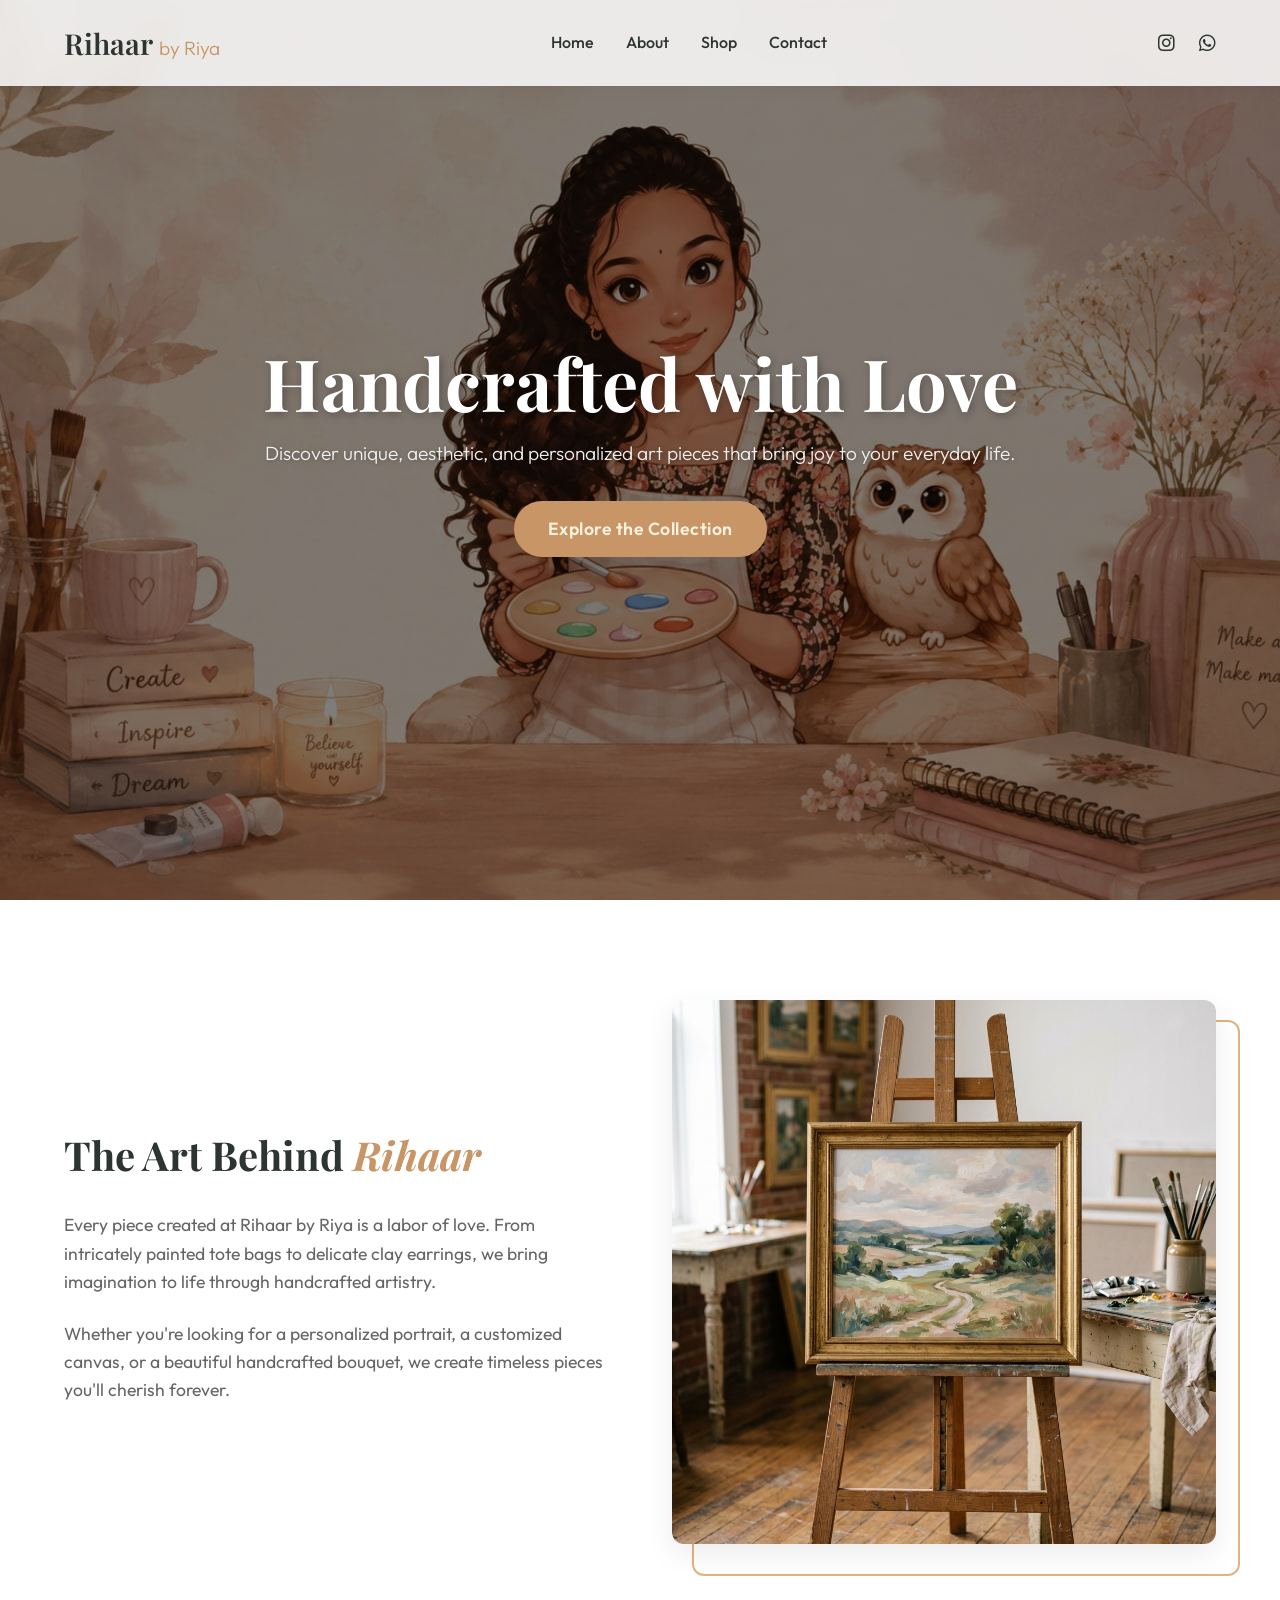
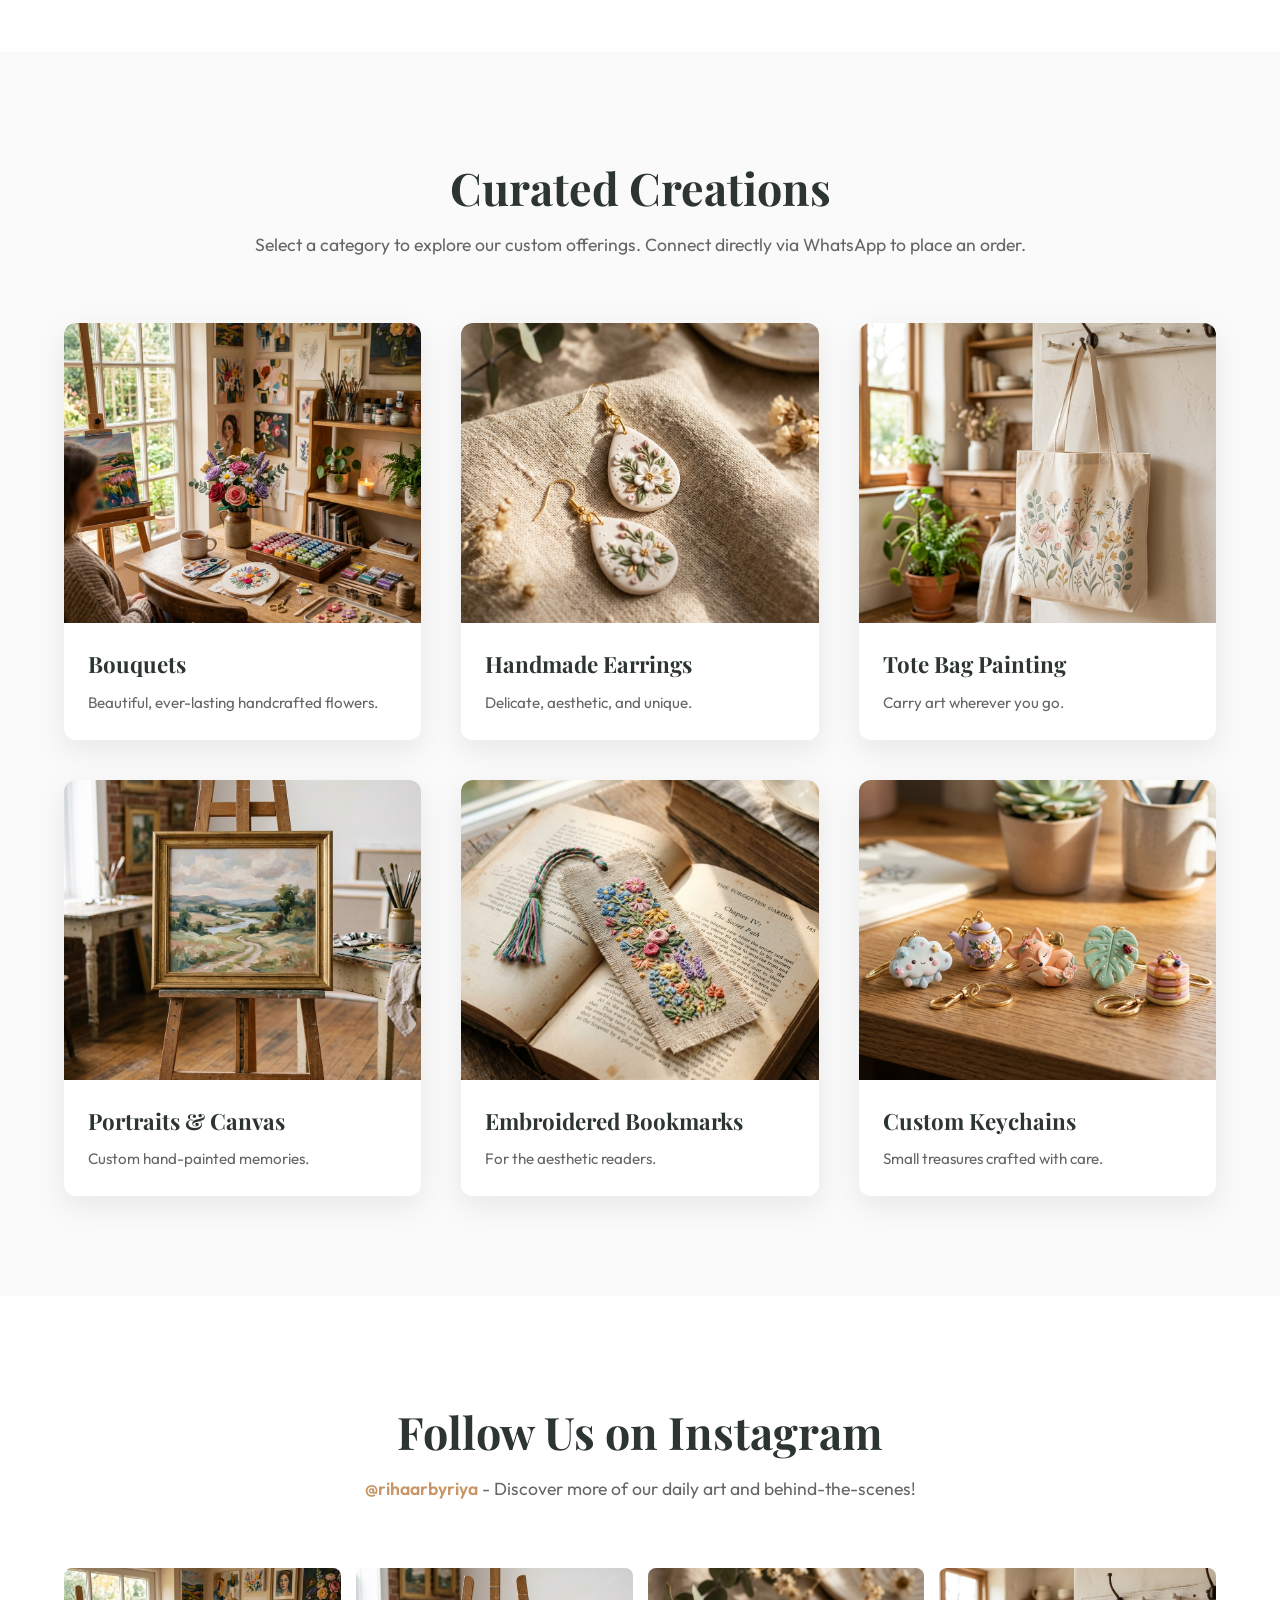
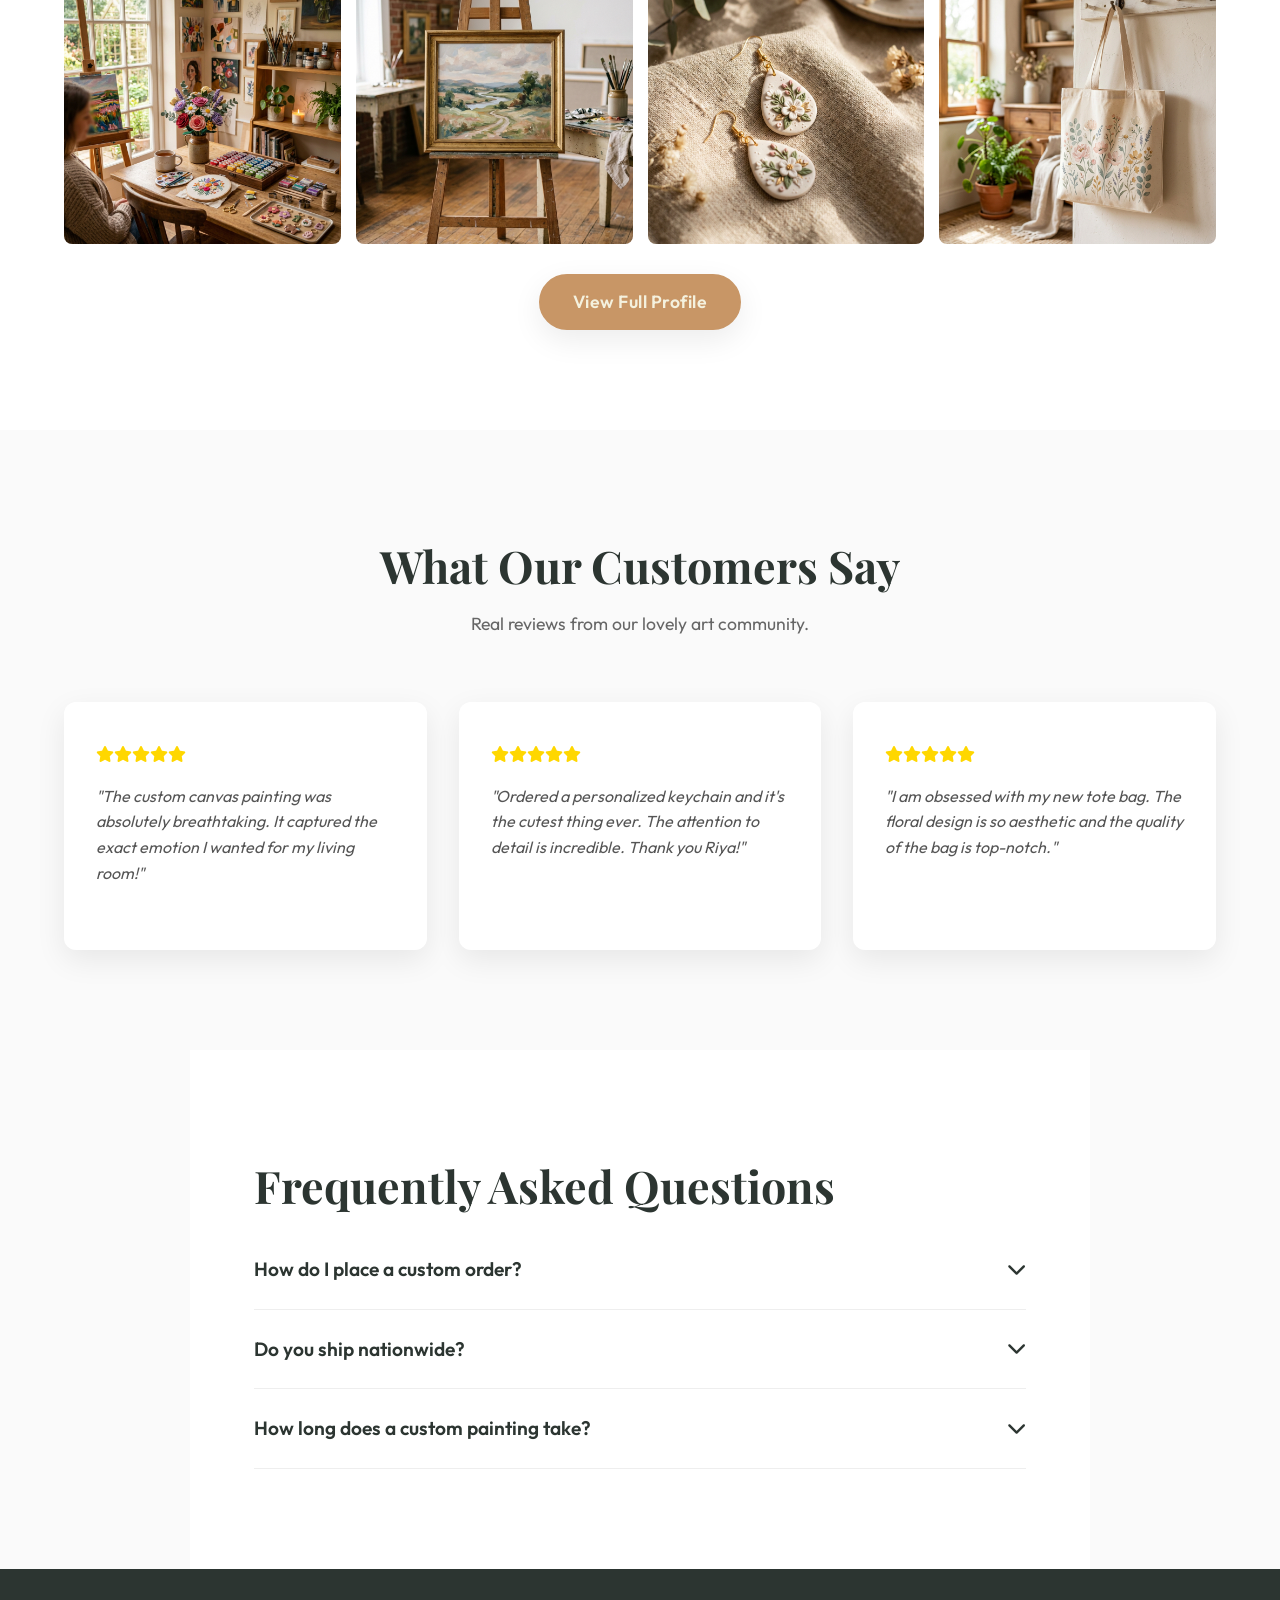
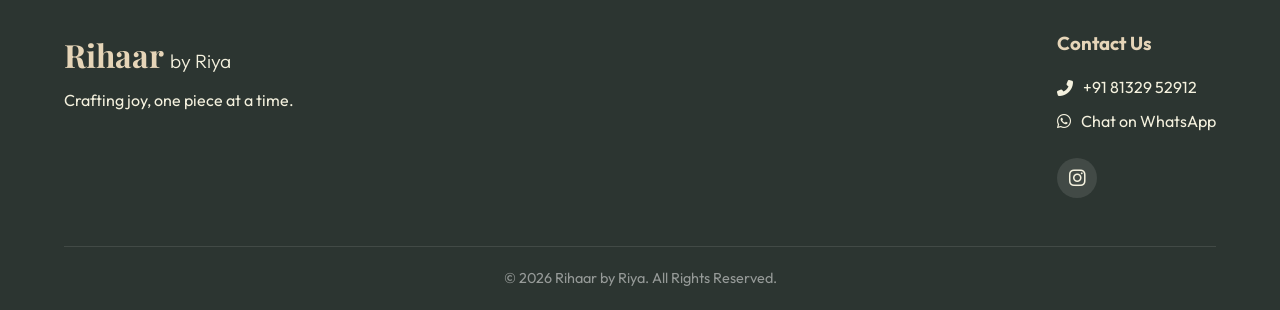
==== index.html @ c9b7d315 "fix update" ====
<!DOCTYPE html>
<html lang="en">

<head>
    <meta charset="UTF-8">
    <meta name="viewport" content="width=device-width, initial-scale=1.0">
    <title>Rihaar by Riya | Handcrafted Art & Gifts</title>
    <meta name="description"
        content="Premium handcrafted bouquets, keychains, earrings, bookmarks, portraits, canvas paintings, and tote bags by Riya.">
    <link rel="stylesheet" href="styles.css">
    <link
        href="https://fonts.googleapis.com/css2?family=Outfit:wght@300;400;600;800&family=Playfair+Display:ital,wght@0,400;0,600;1,400&display=swap"
        rel="stylesheet">
    <link rel="stylesheet" href="https://cdnjs.cloudflare.com/ajax/libs/font-awesome/6.4.0/css/all.min.css">
</head>

<body>
    <!-- Navbar -->
    <nav class="navbar">
        <div class="logo">
            <a href="#">Rihaar <span>by Riya</span></a>
        </div>
        <ul class="nav-links">
            <li><a href="#home">Home</a></li>
            <li><a href="#about">About</a></li>
            <li><a href="#shop">Shop</a></li>
            <li><a href="#contact">Contact</a></li>
        </ul>
        <div class="nav-icons">
            <a href="https://www.instagram.com/rihaarbyriya?igsh=ODdzdWExbDZmdmE4" target="_blank"><i
                    class="fab fa-instagram"></i></a>
            <a href="https://wa.me/918132952912" target="_blank"><i class="fab fa-whatsapp"></i></a>
            <div class="menu-toggle"><i class="fas fa-bars"></i></div>
        </div>
    </nav>

    <!-- Hero Section -->
    <header id="home" class="hero">
        <div class="hero-bg"></div>
        <div class="hero-content">
            <h1 class="fade-up">Handcrafted with Love</h1>
            <p class="fade-up delay-1">Discover unique, aesthetic, and personalized art pieces that bring joy to your
                everyday life.</p>
            <a href="#shop" class="btn fade-up delay-2">Explore the Collection</a>
        </div>
    </header>

    <!-- About Section -->
    <section id="about" class="about">
        <div class="about-container">
            <div class="about-text scroll-anim">
                <h2>The Art Behind <span>Rihaar</span></h2>
                <p>Every piece created at Rihaar by Riya is a labor of love. From intricately painted tote bags to
                    delicate clay earrings, we bring imagination to life through handcrafted artistry.</p>
                <p>Whether you're looking for a personalized portrait, a customized canvas, or a beautiful handcrafted
                    bouquet, we create timeless pieces you'll cherish forever.</p>
            </div>
            <div class="about-image scroll-anim">
                <img src="images/canvas_painting.png" alt="Hand-painted Canvas Art">
            </div>
        </div>
    </section>

    <!-- Shop/Categories Section -->
    <section id="shop" class="shop">
        <h2 class="section-title scroll-anim">Curated Creations</h2>
        <p class="section-subtitle scroll-anim">Select a category to explore our custom offerings. Connect directly via
            WhatsApp to place an order.</p>

        <div class="product-grid">
            <!-- Product 1 -->
            <div class="product-card scroll-anim">
                <div class="product-img">
                    <img src="images/hero_banner.png" alt="Handcrafted Bouquets">
                    <div class="overlay">
                        <button class="order-btn" data-product="Handcrafted Bouquets"><i class="fab fa-whatsapp"></i>
                            Order Now</button>
                    </div>
                </div>
                <h3>Bouquets</h3>
                <p>Beautiful, ever-lasting handcrafted flowers.</p>
            </div>

            <!-- Product 2 -->
            <div class="product-card scroll-anim">
                <div class="product-img">
                    <img src="images/handmade_earrings.png" alt="Handmade Earrings">
                    <div class="overlay">
                        <button class="order-btn" data-product="Handmade Earrings"><i class="fab fa-whatsapp"></i> Order
                            Now</button>
                    </div>
                </div>
                <h3>Handmade Earrings</h3>
                <p>Delicate, aesthetic, and unique.</p>
            </div>

            <!-- Product 3 -->
            <div class="product-card scroll-anim">
                <div class="product-img">
                    <img src="images/tote_bag.png" alt="Tote Bag Painting">
                    <div class="overlay">
                        <button class="order-btn" data-product="Painted Tote Bags"><i class="fab fa-whatsapp"></i> Order
                            Now</button>
                    </div>
                </div>
                <h3>Tote Bag Painting</h3>
                <p>Carry art wherever you go.</p>
            </div>

            <!-- Product 4 -->
            <div class="product-card scroll-anim">
                <div class="product-img">
                    <img src="images/canvas_painting.png" alt="Portraits & Canvas">
                    <div class="overlay">
                        <button class="order-btn" data-product="Custom Portraits & Canvas"><i
                                class="fab fa-whatsapp"></i> Order Now</button>
                    </div>
                </div>
                <h3>Portraits & Canvas</h3>
                <p>Custom hand-painted memories.</p>
            </div>

            <!-- Product 5 -->
            <div class="product-card scroll-anim">
                <div class="product-img">
                    <img src="images/embroidered_bookmarks.png" alt="Embroidered Bookmarks">
                    <div class="overlay">
                        <button class="order-btn" data-product="Embroidered Bookmarks"><i class="fab fa-whatsapp"></i>
                            Order Now</button>
                    </div>
                </div>
                <h3>Embroidered Bookmarks</h3>
                <p>For the aesthetic readers.</p>
            </div>

            <!-- Product 6 -->
            <div class="product-card scroll-anim">
                <div class="product-img">
                    <img src="images/custom_keychains.png" alt="Custom Keychains">
                    <div class="overlay">
                        <button class="order-btn" data-product="Custom Keychains"><i class="fab fa-whatsapp"></i> Order
                            Now</button>
                    </div>
                </div>
                <h3>Custom Keychains</h3>
                <p>Small treasures crafted with care.</p>
            </div>
        </div>
    </section>

    <!-- Instagram Gallery Section -->
    <section id="instagram" class="instagram">
        <h2 class="section-title scroll-anim">Follow Us on Instagram</h2>
        <p class="section-subtitle scroll-anim"><a href="https://www.instagram.com/rihaarbyriya?igsh=ODdzdWExbDZmdmE4"
                target="_blank">@rihaarbyriya</a> - Discover more of our daily art and behind-the-scenes!</p>

        <div class="insta-grid scroll-anim">
            <div class="insta-item">
                <img src="images/hero_banner.png" alt="Instagram Post 1">
                <div class="insta-overlay"><i class="fab fa-instagram"></i></div>
            </div>
            <div class="insta-item">
                <img src="images/canvas_painting.png" alt="Instagram Post 2">
                <div class="insta-overlay"><i class="fab fa-instagram"></i></div>
            </div>
            <div class="insta-item">
                <img src="images/handmade_earrings.png" alt="Instagram Post 3">
                <div class="insta-overlay"><i class="fab fa-instagram"></i></div>
            </div>
            <div class="insta-item">
                <img src="images/tote_bag.png" alt="Instagram Post 4">
                <div class="insta-overlay"><i class="fab fa-instagram"></i></div>
            </div>
        </div>
        <a href="https://www.instagram.com/rihaarbyriya?igsh=ODdzdWExbDZmdmE4" target="_blank"
            class="btn fade-up delay-1" style="margin-top: 30px;">View Full Profile</a>
    </section>

    <!-- Testimonials Section -->
    <section id="testimonials" class="testimonials">
        <h2 class="section-title scroll-anim">What Our Customers Say</h2>
        <p class="section-subtitle scroll-anim">Real reviews from our lovely art community.</p>

        <div class="testimonial-grid">
            <div class="testi-card scroll-anim">
                <div class="stars"><i class="fas fa-star"></i><i class="fas fa-star"></i><i class="fas fa-star"></i><i
                        class="fas fa-star"></i><i class="fas fa-star"></i></div>
                <p>"The custom canvas painting was absolutely breathtaking. It captured the exact emotion I wanted for
                    my living room!"</p>
                <h4></h4>
            </div>
            <div class="testi-card scroll-anim delay-1">
                <div class="stars"><i class="fas fa-star"></i><i class="fas fa-star"></i><i class="fas fa-star"></i><i
                        class="fas fa-star"></i><i class="fas fa-star"></i></div>
                <p>"Ordered a personalized keychain and it's the cutest thing ever. The attention to detail is
                    incredible. Thank you Riya!"</p>
                <h4></h4>
            </div>
            <div class="testi-card scroll-anim delay-2">
                <div class="stars"><i class="fas fa-star"></i><i class="fas fa-star"></i><i class="fas fa-star"></i><i
                        class="fas fa-star"></i><i class="fas fa-star"></i></div>
                <p>"I am obsessed with my new tote bag. The floral design is so aesthetic and the quality of the bag is
                    top-notch."</p>
                <h4></h4>
            </div>
        </div>
    </section>

    <!-- FAQ Section -->
    <section id="faq" class="faq">
        <h2 class="section-title scroll-anim">Frequently Asked Questions</h2>
        <div class="faq-container scroll-anim">
            <div class="faq-item">
                <h3>How do I place a custom order? <i class="fas fa-chevron-down"></i></h3>
                <div class="faq-answer">
                    <p>Simply click the "Order Now" button on any product category or click the WhatsApp icon to message
                        us directly. We'll discuss your requirements and create something special just for you!</p>
                </div>
            </div>
            <div class="faq-item">
                <h3>Do you ship nationwide? <i class="fas fa-chevron-down"></i></h3>
                <div class="faq-answer">
                    <p>Yes, we ship across India! Delivery times and charges depend on your location and will be
                        confirmed during the order process.</p>
                </div>
            </div>
            <div class="faq-item">
                <h3>How long does a custom painting take? <i class="fas fa-chevron-down"></i></h3>
                <div class="faq-answer">
                    <p>Custom artworks take time to ensure perfection. Depending on the complexity and size, it usually
                        takes between 7 to 14 days to complete before shipping.</p>
                </div>
            </div>
        </div>
    </section>

    <!-- Contact & Footer -->
    <footer id="contact">
        <div class="footer-content">
            <div class="footer-brand">
                <h2>Rihaar <span>by Riya</span></h2>
                <p>Crafting joy, one piece at a time.</p>
            </div>
            <div class="footer-contact">
                <h3>Contact Us</h3>
                <p><i class="fas fa-phone-alt"></i> +91 81329 52912</p>
                <p><i class="fab fa-whatsapp"></i> <a href="https://wa.me/918132952912">Chat on WhatsApp</a></p>
                <div class="socials">
                    <a href="https://www.instagram.com/rihaarbyriya?igsh=ODdzdWExbDZmdmE4" target="_blank"><i
                            class="fab fa-instagram"></i></a>
                </div>
            </div>
        </div>
        <div class="footer-bottom">
            <p>&copy; 2026 Rihaar by Riya. All Rights Reserved.</p>
        </div>
    </footer>

    <script src="script.js"></script>
</body>

</html>
---- styles.css ----
:root {
    /* Color Palette */
    --primary-color: #E6D5B8; /* Soft warm earthy beige */
    --secondary-color: #E1B382; /* Warm peach */
    --accent-color: #C89666; /* Deeper craft brown */
    --text-dark: #2C3531; /* Soft charcoal */
    --text-light: #F4F1DE; /* Off white */
    --bg-color: #FAFAFA; /* Light minimal background */
    --card-bg: #FFFFFF;
    
    /* Typography */
    --font-main: 'Outfit', sans-serif;
    --font-accent: 'Playfair Display', serif;
    
    /* Spacing & Utilities */
    --transition: all 0.4s cubic-bezier(0.25, 0.8, 0.25, 1);
    --shadow: 0 10px 30px rgba(0, 0, 0, 0.08);
    --shadow-hover: 0 15px 40px rgba(200, 150, 102, 0.2);
    --border-radius: 12px;
}

* {
    margin: 0;
    padding: 0;
    box-sizing: border-box;
}

html {
    scroll-behavior: smooth;
}

body {
    font-family: var(--font-main);
    background-color: var(--bg-color);
    color: var(--text-dark);
    line-height: 1.6;
    overflow-x: hidden;
}

/* Typography */
h1, h2, h3, h4 {
    font-family: var(--font-accent);
    color: var(--text-dark);
}

a {
    text-decoration: none;
    color: inherit;
    transition: var(--transition);
}

ul {
    list-style: none;
}

/* Buttons */
.btn {
    display: inline-block;
    padding: 12px 32px;
    background-color: var(--accent-color);
    color: var(--text-light);
    border-radius: 30px;
    font-weight: 600;
    font-size: 1.1rem;
    letter-spacing: 0.5px;
    box-shadow: var(--shadow);
    transition: var(--transition);
    border: 2px solid var(--accent-color);
}

.btn:hover {
    background-color: transparent;
    color: var(--accent-color);
    transform: translateY(-3px);
    box-shadow: var(--shadow-hover);
}

/* Navigation */
.navbar {
    display: flex;
    justify-content: space-between;
    align-items: center;
    padding: 20px 5%;
    background: rgba(255, 255, 255, 0.85);
    backdrop-filter: blur(10px);
    -webkit-backdrop-filter: blur(10px);
    position: fixed;
    top: 0;
    width: 100%;
    z-index: 1000;
    box-shadow: 0 2px 15px rgba(0,0,0,0.05);
    transition: var(--transition);
}

.logo a {
    font-family: var(--font-accent);
    font-size: 1.8rem;
    font-weight: 600;
}

.logo span {
    font-family: var(--font-main);
    font-size: 1.2rem;
    font-weight: 300;
    color: var(--accent-color);
}

.nav-links {
    display: flex;
    gap: 2rem;
}

.nav-links a {
    font-weight: 500;
    position: relative;
}

.nav-links a::after {
    content: '';
    position: absolute;
    width: 0;
    height: 2px;
    bottom: -5px;
    left: 0;
    background-color: var(--accent-color);
    transition: var(--transition);
}

.nav-links a:hover::after, .nav-links a.active::after {
    width: 100%;
}

.nav-icons {
    display: flex;
    gap: 1.5rem;
    align-items: center;
}

.nav-icons a {
    font-size: 1.2rem;
    color: var(--text-dark);
}

.nav-icons a:hover {
    color: var(--accent-color);
    transform: scale(1.1);
}

.menu-toggle {
    display: none;
    font-size: 1.5rem;
    cursor: pointer;
}

/* Hero Section */
.hero {
    height: 100vh;
    display: flex;
    align-items: center;
    justify-content: center;
    position: relative;
    text-align: center;
    padding: 0 5%;
    overflow: hidden;
}

.hero-bg {
    position: absolute;
    top: 0;
    left: 0;
    width: 100%;
    height: 100%;
    background: url('images/home1st.jpeg') center/cover no-repeat;
    z-index: -1;
}

.hero-bg::before {
    content: '';
    position: absolute;
    top: 0;
    left: 0;
    width: 100%;
    height: 100%;
    background: rgba(0, 0, 0, 0.5); /* Dark overlay for text readability */
}

.hero-content {
    max-width: 800px;
    z-index: 1;
}

.hero-content h1 {
    font-size: 4.5rem;
    margin-bottom: 1rem;
    line-height: 1.1;
    color: #ffffff;
    text-shadow: 2px 2px 10px rgba(0,0,0,0.3);
}

.hero-content p {
    font-size: 1.2rem;
    margin-bottom: 2rem;
    color: #f0f0f0;
    font-weight: 300;
    text-shadow: 1px 1px 5px rgba(0,0,0,0.3);
}

/* About Section */
.about {
    padding: 100px 5%;
    background: #fff;
}

.about-container {
    display: flex;
    align-items: center;
    justify-content: space-between;
    gap: 4rem;
    max-width: 1200px;
    margin: 0 auto;
}

.about-text {
    flex: 1;
}

.about-text h2 {
    font-size: 2.5rem;
    margin-bottom: 1.5rem;
}

.about-text span {
    color: var(--accent-color);
    font-style: italic;
}

.about-text p {
    font-size: 1.1rem;
    color: #666;
    margin-bottom: 1.5rem;
}

.about-image {
    flex: 1;
    position: relative;
}

.about-image img {
    width: 100%;
    border-radius: var(--border-radius);
    box-shadow: var(--shadow);
    transition: var(--transition);
}

.about-image::after {
    content: '';
    position: absolute;
    top: 20px;
    left: 20px;
    width: 100%;
    height: 100%;
    border: 2px solid var(--secondary-color);
    border-radius: var(--border-radius);
    z-index: -1;
    transition: var(--transition);
}

.about-image:hover img {
    transform: translate(10px, 10px);
}
.about-image:hover::after {
    transform: translate(-10px, -10px);
}

/* Shop Section */
.shop {
    padding: 100px 5%;
    background: var(--bg-color);
    text-align: center;
}

.section-title {
    font-size: 2.8rem;
    margin-bottom: 0.5rem;
}

.section-subtitle {
    color: #666;
    margin-bottom: 4rem;
    font-size: 1.1rem;
}

.product-grid {
    display: grid;
    grid-template-columns: repeat(auto-fit, minmax(300px, 1fr));
    gap: 2.5rem;
    max-width: 1200px;
    margin: 0 auto;
}

.product-card {
    background: var(--card-bg);
    border-radius: var(--border-radius);
    overflow: hidden;
    box-shadow: var(--shadow);
    transition: var(--transition);
    text-align: left;
}

.product-card:hover {
    transform: translateY(-10px);
    box-shadow: var(--shadow-hover);
}

.product-img {
    width: 100%;
    height: 300px;
    overflow: hidden;
    position: relative;
}

.product-img img {
    width: 100%;
    height: 100%;
    object-fit: cover;
    transition: transform 0.6s ease;
}

.placeholder-img {
    width: 100%;
    height: 100%;
    display: flex;
    align-items: center;
    justify-content: center;
    font-size: 4rem;
    color: rgba(255,255,255,0.7);
}

.color-1 { background: linear-gradient(135deg, #fdfbfb 0%, #ebedee 100%); color: #C89666; }
.color-2 { background: linear-gradient(135deg, #f5f7fa 0%, #c3cfe2 100%); color: #C89666; }

.product-card:hover .product-img img {
    transform: scale(1.05);
}

.overlay {
    position: absolute;
    top: 0;
    left: 0;
    width: 100%;
    height: 100%;
    background: rgba(44, 53, 49, 0.4);
    backdrop-filter: blur(2px);
    display: flex;
    align-items: center;
    justify-content: center;
    opacity: 0;
    transition: var(--transition);
}

.product-card:hover .overlay {
    opacity: 1;
}

.order-btn {
    padding: 10px 24px;
    background-color: #25D366; /* WhatsApp Green */
    color: white;
    border: none;
    border-radius: 30px;
    font-family: var(--font-main);
    font-weight: 600;
    font-size: 1rem;
    cursor: pointer;
    display: flex;
    align-items: center;
    gap: 8px;
    transform: translateY(20px);
    transition: var(--transition);
    box-shadow: 0 4px 15px rgba(37, 211, 102, 0.4);
}

.order-btn:hover {
    background-color: #128C7E;
    transform: translateY(0) scale(1.05);
}

.product-card:hover .order-btn {
    transform: translateY(0);
}

.product-card h3 {
    padding: 1.5rem 1.5rem 0.5rem;
    font-size: 1.4rem;
}

.product-card p {
    padding: 0 1.5rem 1.5rem;
    color: #666;
    font-size: 0.95rem;
}

/* Instagram Section */
.instagram {
    padding: 100px 5%;
    background: #fff;
    text-align: center;
}

.instagram .section-subtitle a {
    color: var(--accent-color);
    font-weight: 600;
}

.insta-grid {
    display: grid;
    grid-template-columns: repeat(auto-fit, minmax(250px, 1fr));
    gap: 15px;
    max-width: 1200px;
    margin: 0 auto;
}

.insta-item {
    position: relative;
    aspect-ratio: 1;
    overflow: hidden;
    border-radius: 8px;
    cursor: pointer;
}

.insta-item img {
    width: 100%;
    height: 100%;
    object-fit: cover;
    transition: var(--transition);
}

.insta-overlay {
    position: absolute;
    top: 0;
    left: 0;
    width: 100%;
    height: 100%;
    background: rgba(0,0,0,0.4);
    display: flex;
    align-items: center;
    justify-content: center;
    opacity: 0;
    transition: var(--transition);
}

.insta-overlay i {
    color: #fff;
    font-size: 2rem;
    transform: scale(0.5);
    transition: var(--transition);
}

.insta-item:hover img {
    transform: scale(1.1);
}

.insta-item:hover .insta-overlay {
    opacity: 1;
}

.insta-item:hover .insta-overlay i {
    transform: scale(1);
}

/* Testimonials */
.testimonials {
    padding: 100px 5%;
    background: var(--bg-color);
    text-align: center;
}

.testimonial-grid {
    display: grid;
    grid-template-columns: repeat(auto-fit, minmax(300px, 1fr));
    gap: 2rem;
    max-width: 1200px;
    margin: 0 auto;
}

.testi-card {
    background: #fff;
    padding: 2.5rem 2rem;
    border-radius: var(--border-radius);
    box-shadow: var(--shadow);
    text-align: left;
    transition: var(--transition);
}

.testi-card:hover {
    transform: translateY(-10px);
}

.stars {
    color: #FFD700;
    margin-bottom: 1rem;
}

.testi-card p {
    font-style: italic;
    color: #555;
    margin-bottom: 1.5rem;
}

.testi-card h4 {
    color: var(--accent-color);
    font-size: 1.1rem;
}

/* FAQ Section */
.faq {
    padding: 100px 5%;
    background: #fff;
    max-width: 900px;
    margin: 0 auto;
}

.faq-item {
    border-bottom: 1px solid #eee;
    padding: 1.5rem 0;
    cursor: pointer;
}

.faq-item h3 {
    display: flex;
    justify-content: space-between;
    align-items: center;
    font-size: 1.2rem;
    font-family: var(--font-main);
    font-weight: 600;
    transition: var(--transition);
}

.faq-item:hover h3 {
    color: var(--accent-color);
}

.faq-answer {
    max-height: 0;
    overflow: hidden;
    transition: all 0.4s ease;
}

.faq-item.active .faq-answer {
    max-height: 200px;
    margin-top: 1rem;
}

.faq-item.active h3 i {
    transform: rotate(180deg);
}

/* Footer */
footer {
    background: var(--text-dark);
    color: var(--text-light);
    padding: 60px 5% 20px;
}

.footer-content {
    display: flex;
    justify-content: space-between;
    flex-wrap: wrap;
    gap: 3rem;
    max-width: 1200px;
    margin: 0 auto;
    border-bottom: 1px solid rgba(255,255,255,0.1);
    padding-bottom: 3rem;
}

.footer-brand h2 {
    color: var(--primary-color);
    font-size: 2rem;
    margin-bottom: 0.5rem;
}

.footer-brand span {
    font-family: var(--font-main);
    font-weight: 300;
    font-size: 1.2rem;
    color: var(--text-light);
}

.footer-contact h3 {
    color: var(--primary-color);
    margin-bottom: 1rem;
    font-family: var(--font-main);
}

.footer-contact p {
    margin-bottom: 0.5rem;
    display: flex;
    align-items: center;
    gap: 10px;
}

.footer-contact a {
    color: var(--text-light);
}

.footer-contact a:hover {
    color: var(--primary-color);
}

.socials {
    margin-top: 1.5rem;
    display: flex;
    gap: 1rem;
}

.socials a {
    width: 40px;
    height: 40px;
    border-radius: 50%;
    background: rgba(255,255,255,0.1);
    display: flex;
    align-items: center;
    justify-content: center;
    font-size: 1.2rem;
}

.socials a:hover {
    background: var(--primary-color);
    color: var(--text-dark);
    transform: translateY(-3px);
}

.footer-bottom {
    text-align: center;
    padding-top: 20px;
    font-size: 0.9rem;
    color: rgba(255,255,255,0.5);
}

/* Animations */
.fade-up {
    opacity: 0;
    transform: translateY(30px);
    animation: fadeUpAnim 0.8s forwards;
}

.delay-1 { animation-delay: 0.2s; }
.delay-2 { animation-delay: 0.4s; }

@keyframes fadeUpAnim {
    to {
        opacity: 1;
        transform: translateY(0);
    }
}

.scroll-anim {
    opacity: 0;
    transform: translateY(40px);
    transition: all 0.8s cubic-bezier(0.25, 0.8, 0.25, 1);
}

.scroll-anim.show {
    opacity: 1;
    transform: translateY(0);
}

/* Responsive */
@media (max-width: 768px) {
    .menu-toggle {
        display: block;
    }
    
    .nav-links {
        position: fixed;
        top: 70px;
        left: -100%;
        width: 100%;
        height: calc(100vh - 70px);
        background: rgba(255, 255, 255, 0.98);
        flex-direction: column;
        align-items: center;
        justify-content: center;
        gap: 3rem;
        transition: 0.4s;
    }
    
    .nav-links.active {
        left: 0;
    }
    
    .nav-links a {
        font-size: 1.5rem;
    }
    
    .hero-content h1 {
        font-size: 3rem;
    }
    
    .about-container {
        flex-direction: column;
    }
    
    .about-image {
        width: 100%;
    }
}
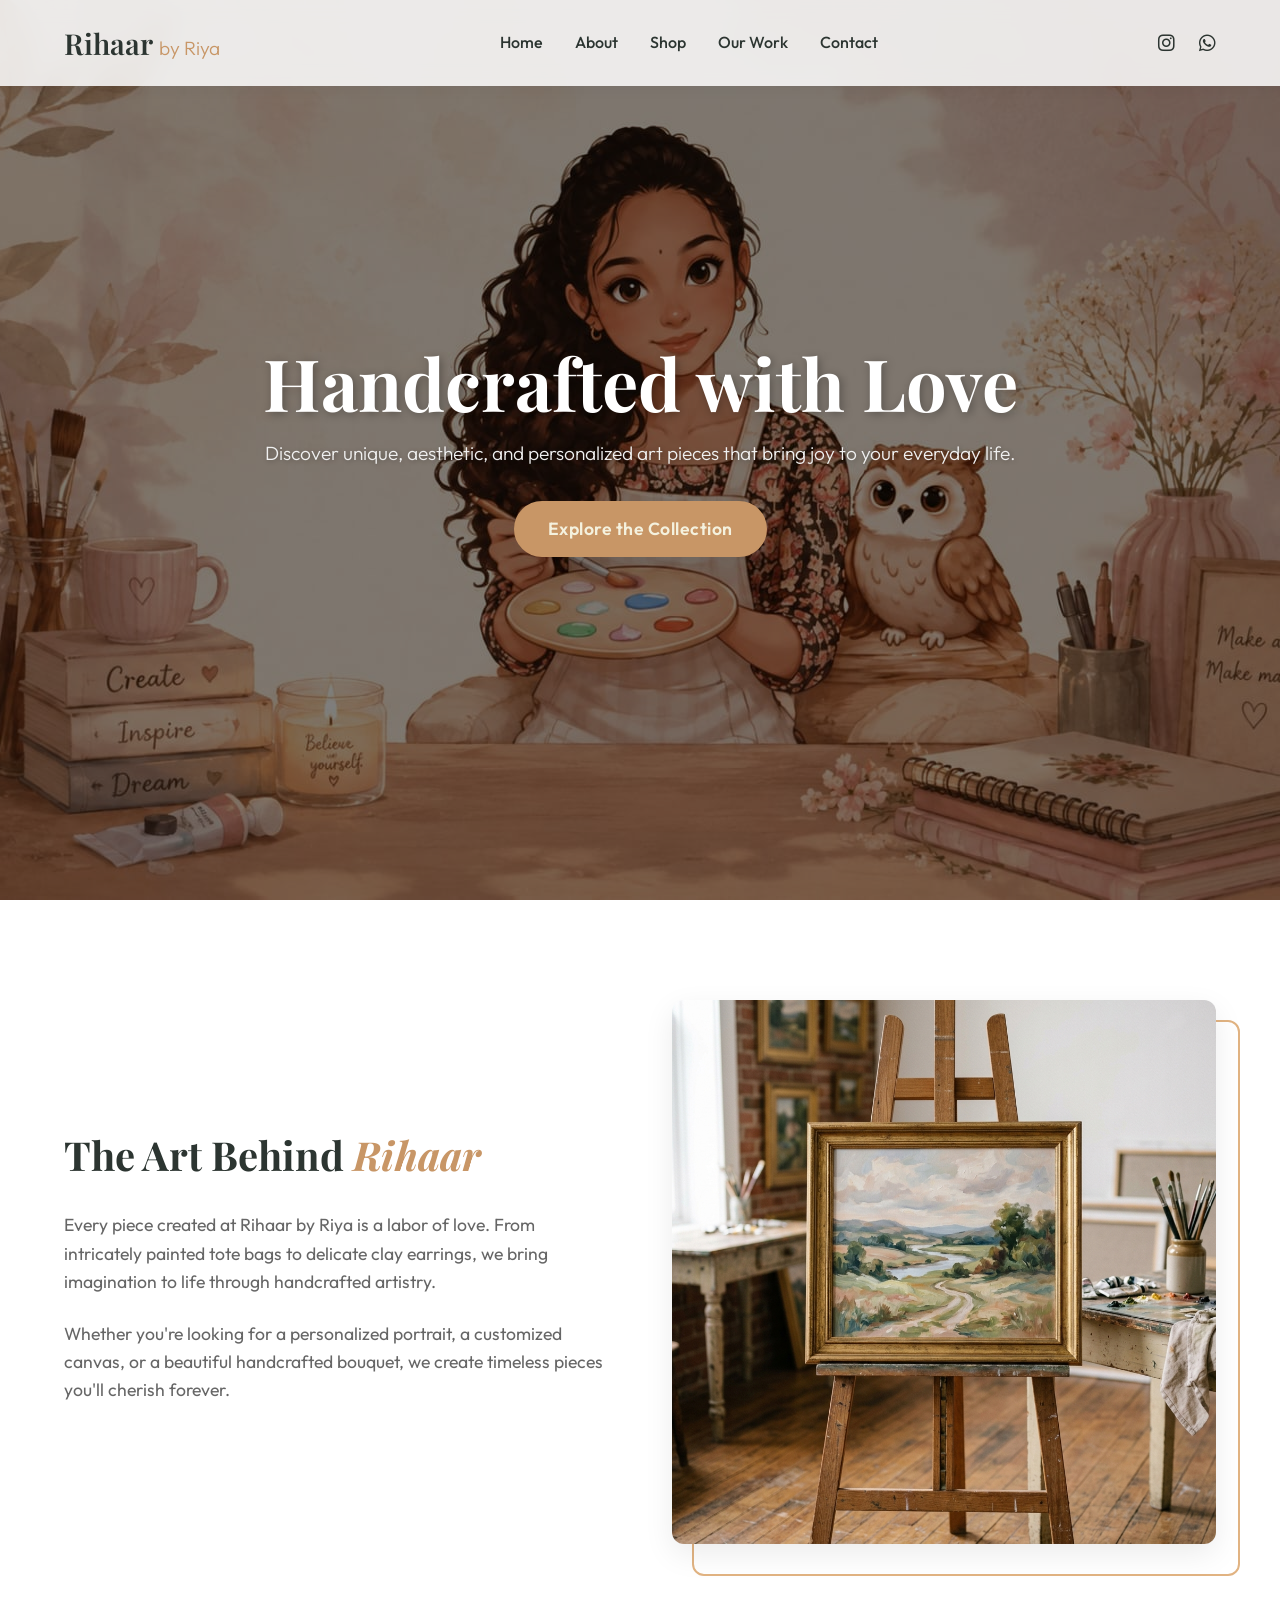
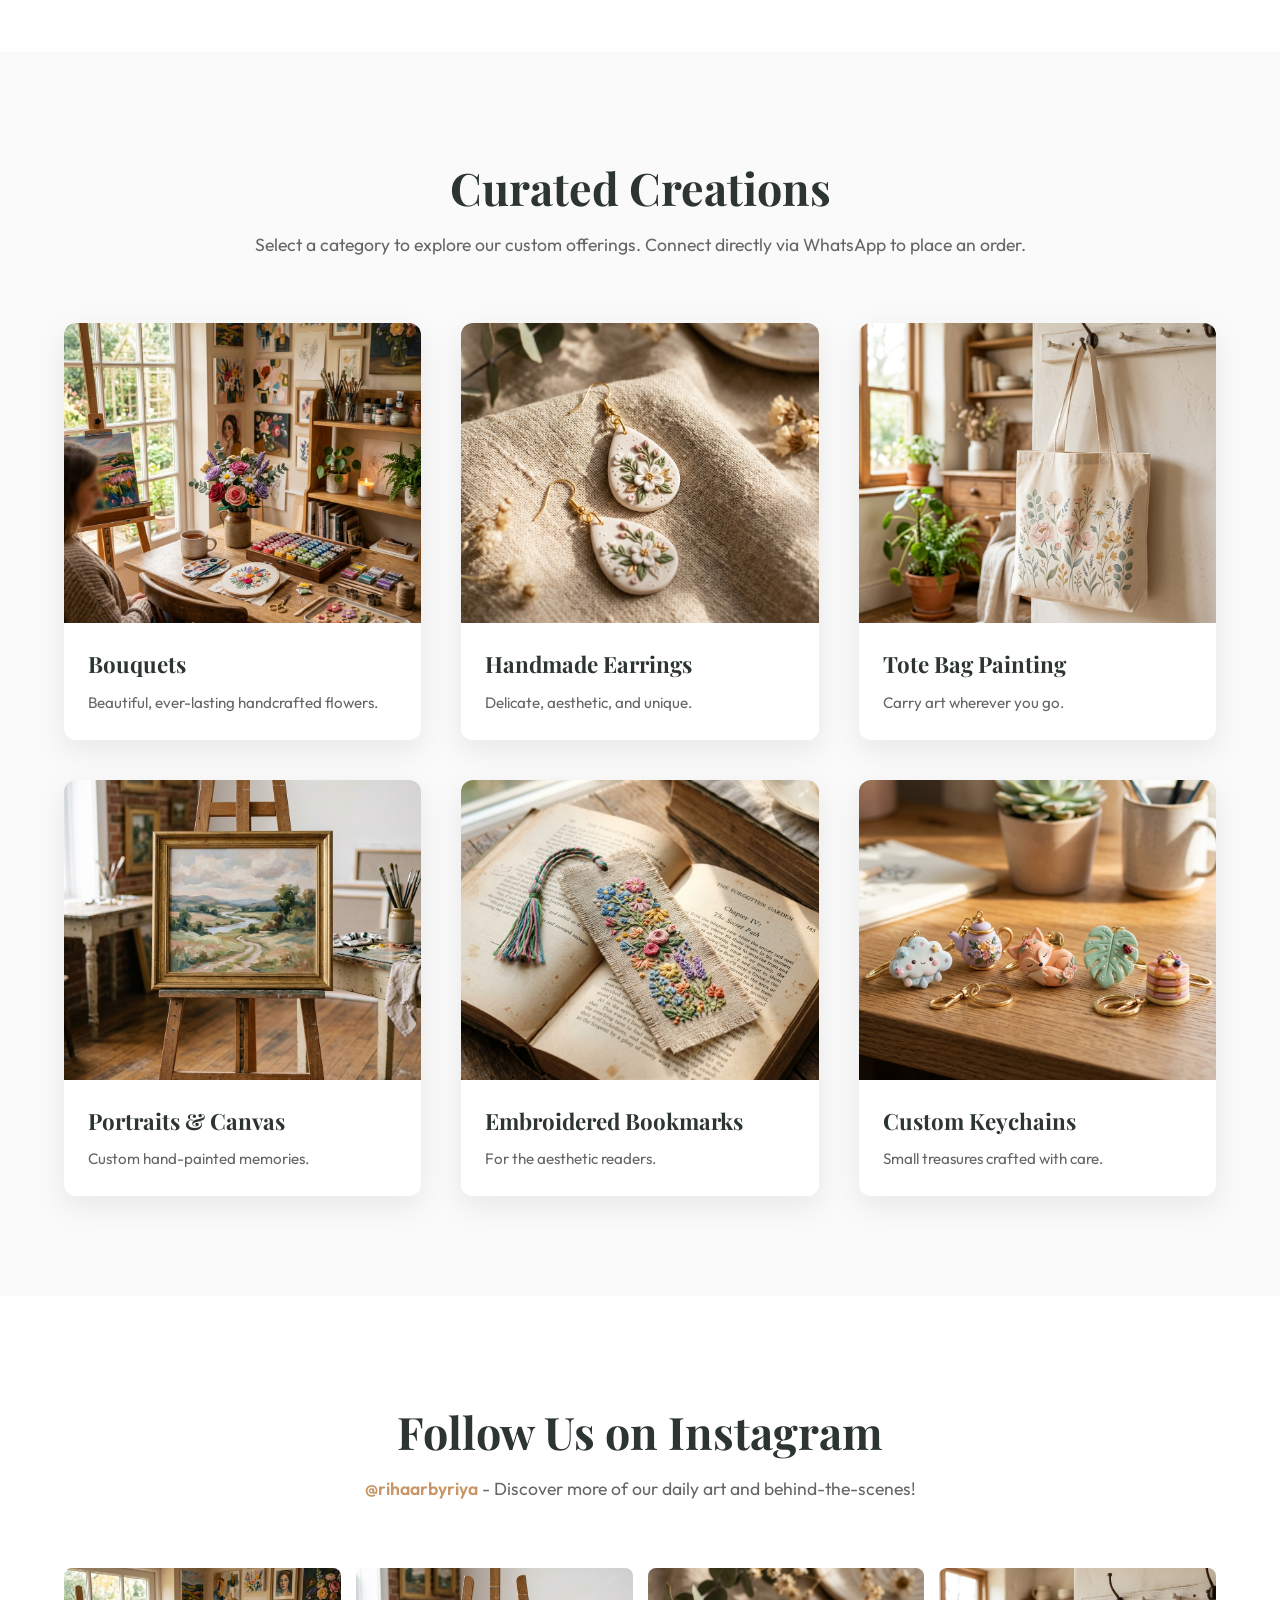
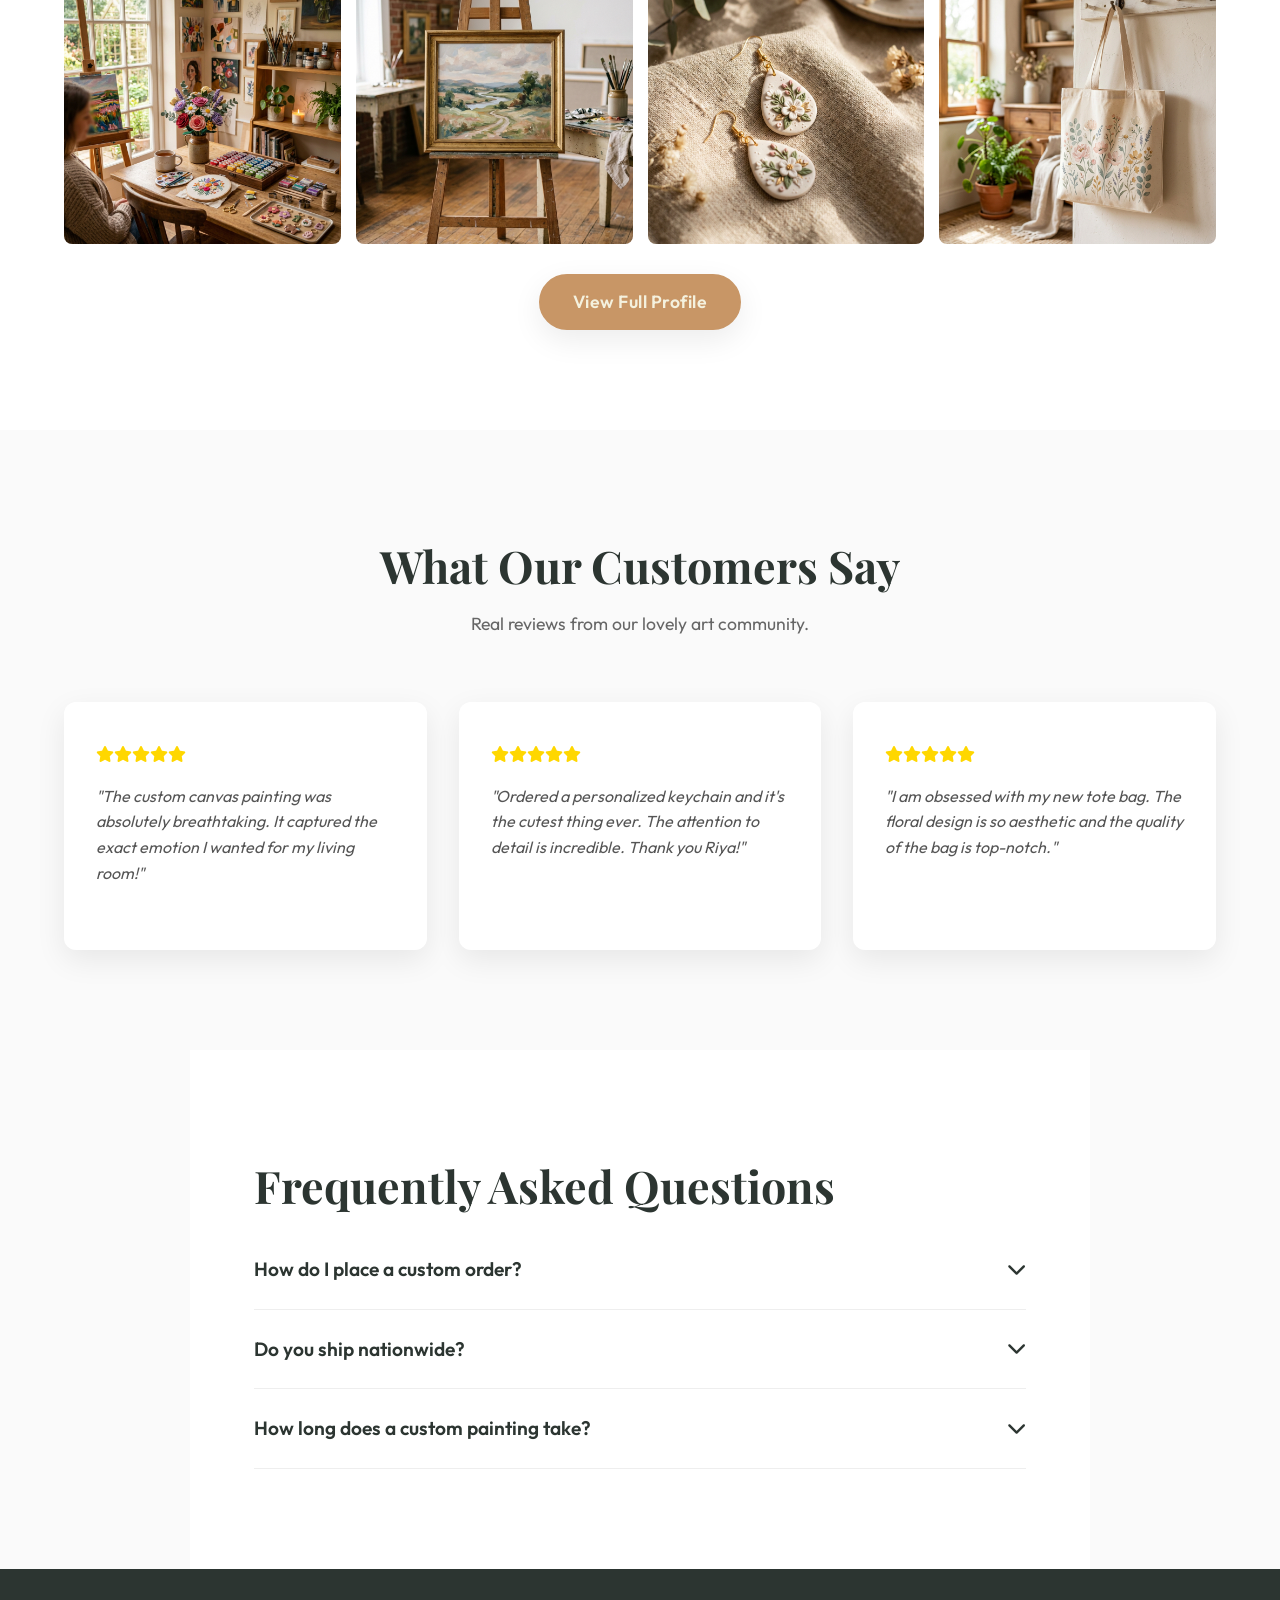
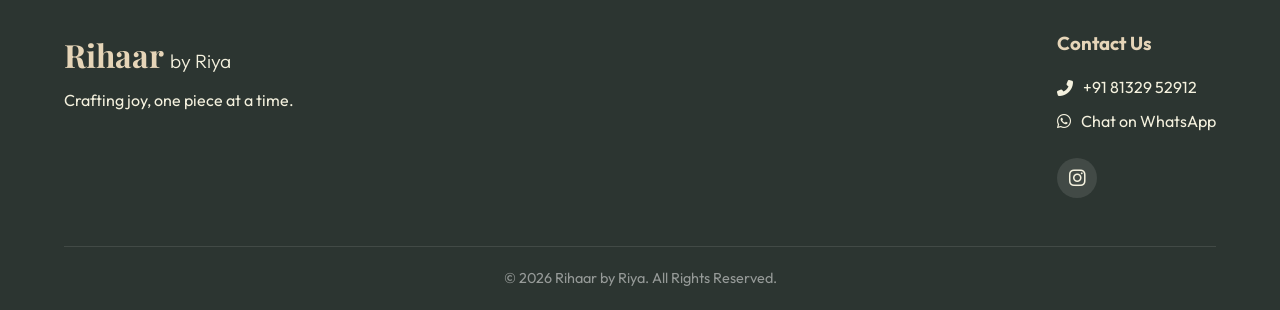
==== commit 9542fb1a: "added portfolio gallery page" ====
--- a/index.html
+++ b/index.html
@@ -21,10 +21,11 @@
             <a href="#">Rihaar <span>by Riya</span></a>
         </div>
         <ul class="nav-links">
-            <li><a href="#home">Home</a></li>
-            <li><a href="#about">About</a></li>
-            <li><a href="#shop">Shop</a></li>
-            <li><a href="#contact">Contact</a></li>
+            <li><a href="index.html#home">Home</a></li>
+            <li><a href="index.html#about">About</a></li>
+            <li><a href="index.html#shop">Shop</a></li>
+            <li><a href="gallery.html">Our Work</a></li>
+            <li><a href="index.html#contact">Contact</a></li>
         </ul>
         <div class="nav-icons">
             <a href="https://www.instagram.com/rihaarbyriya?igsh=ODdzdWExbDZmdmE4" target="_blank"><i
